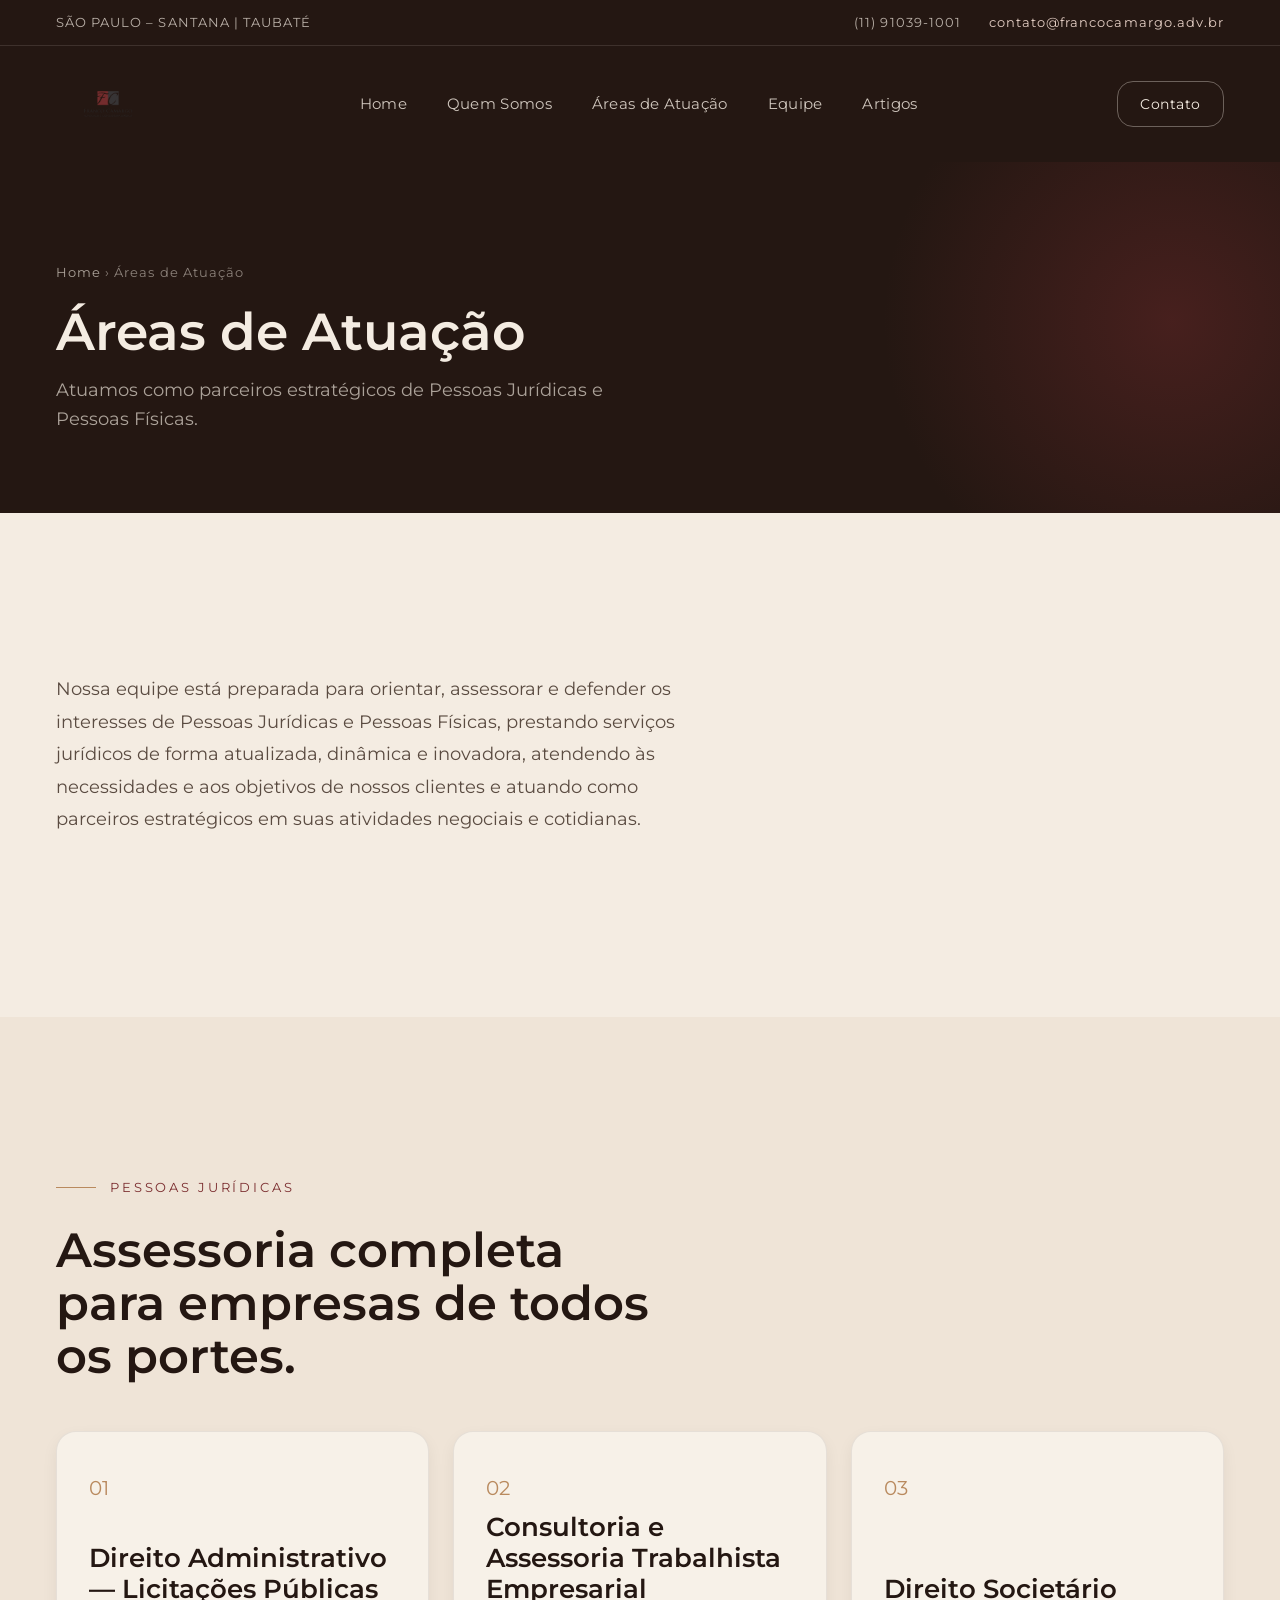
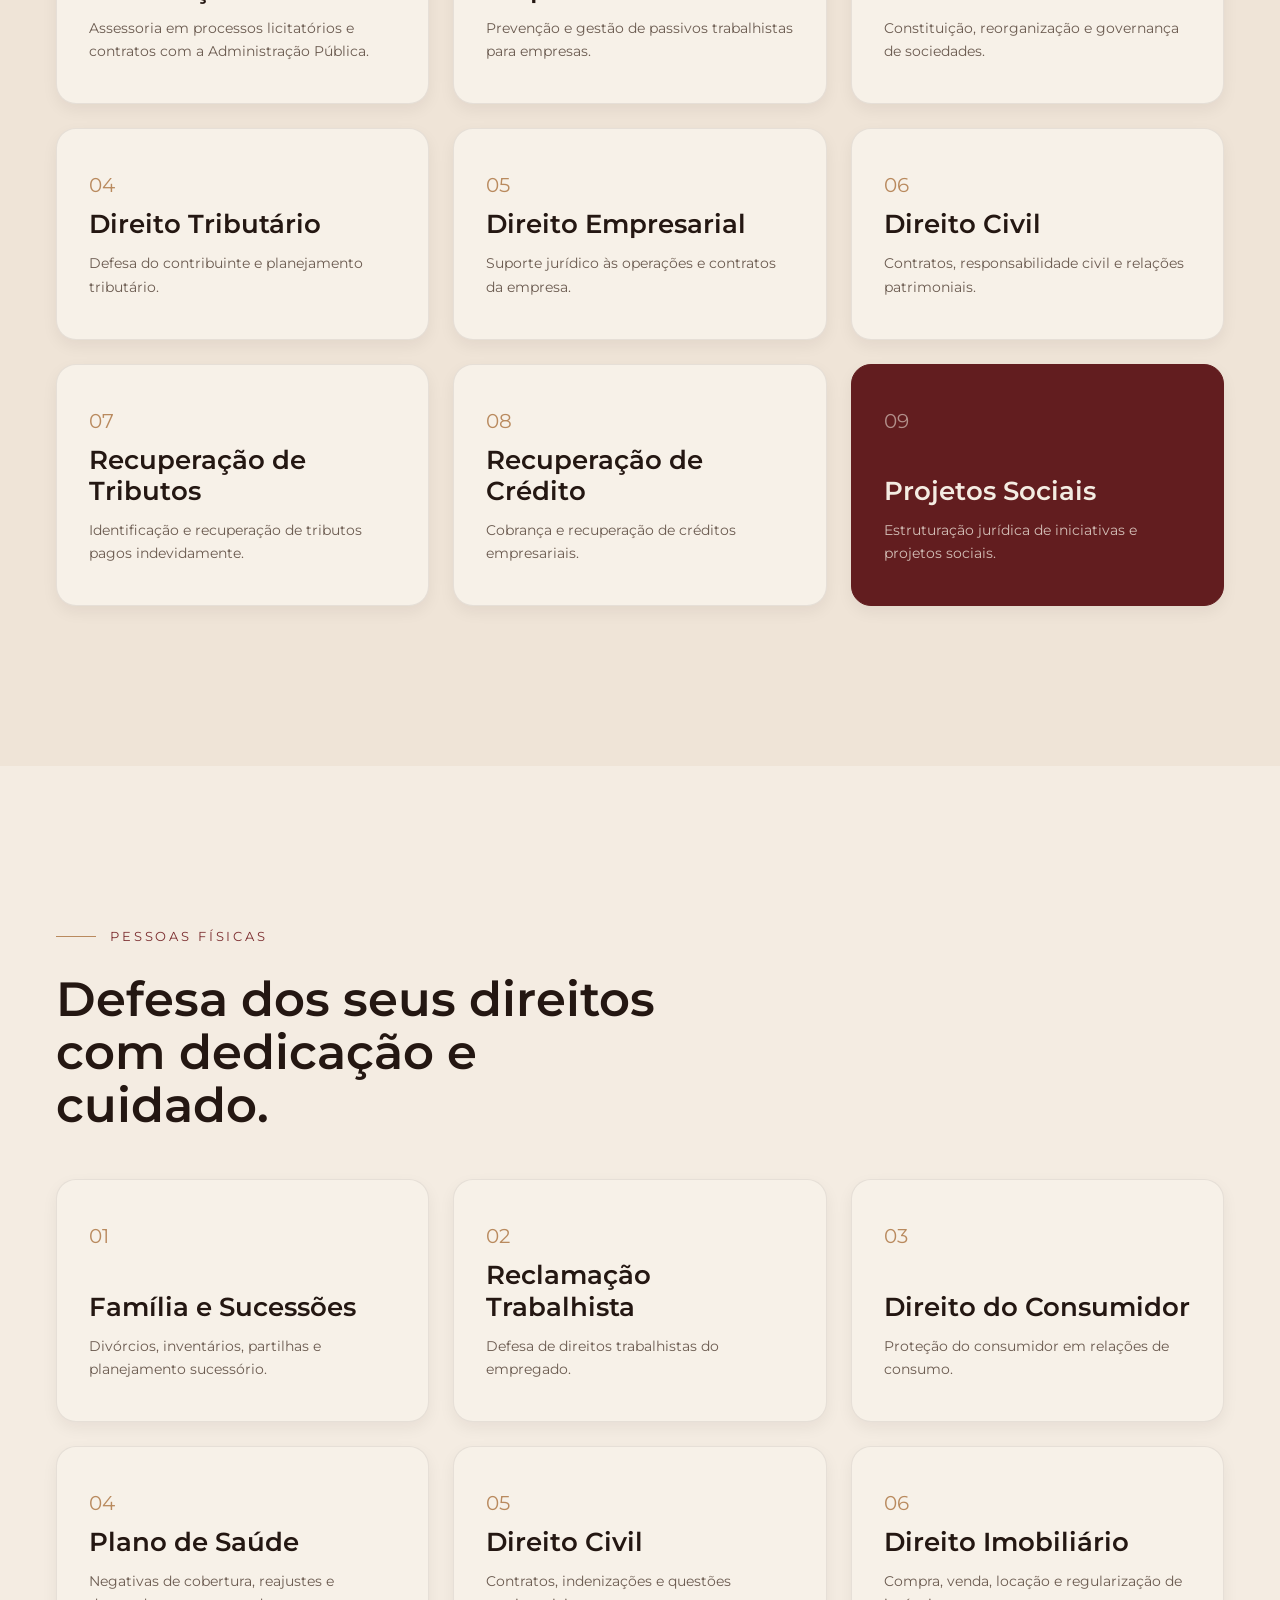
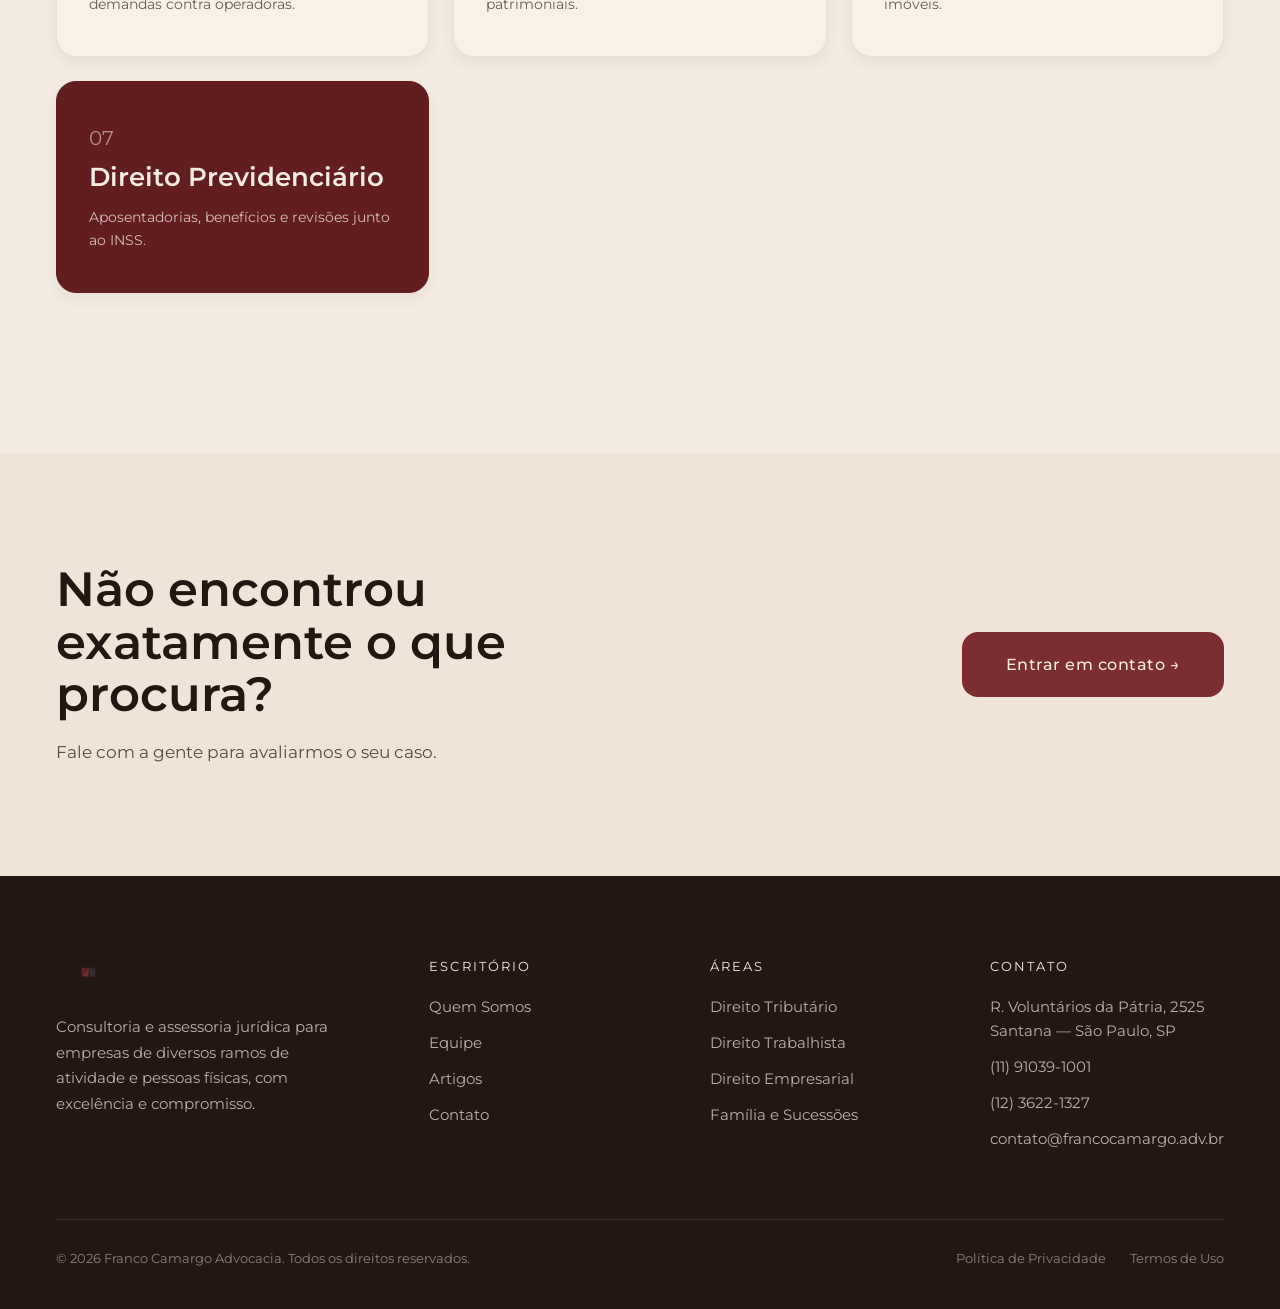
==== areas-de-atuacao.html @ 47d8351f "Bulk design for all pages" ====
<!DOCTYPE html>
<html lang="pt-BR">
<head>
  <meta charset="UTF-8">
  <meta name="viewport" content="width=device-width, initial-scale=1.0">
  <title>Áreas de Atuação — Franco Camargo Advocacia</title>
  <link rel="stylesheet" href="styles.css">
</head>
<body>

  <!-- ═══════════ TOP BAR ═══════════ -->
  <div class="top-bar">
    <span style="text-transform:uppercase;">São Paulo – Santana | Taubaté</span>
    <div class="top-bar-right">
      <span>(11) 91039-1001</span>
      <a href="mailto:contato@francocamargo.adv.br" style="color:#E5CFC5;">contato@francocamargo.adv.br</a>
    </div>
  </div>

  <!-- ═══════════ HEADER ═══════════ -->
  <header class="header">
    <a href="index.html" class="header-logo">
      <img src="docs/logos/Logo_curvas.png" alt="Franco Camargo Advocacia">
    </a>
    <nav class="header-nav">
      <a href="index.html">Home</a>
      <a href="quem-somos.html">Quem Somos</a>
      <a href="areas-de-atuacao.html">Áreas de Atuação</a>
      <a href="equipe.html">Equipe</a>
      <a href="artigos.html">Artigos</a>
    </nav>
    <a href="contato.html" class="header-cta">Contato</a>
  </header>

  <!-- ═══════════ PAGE HERO ═══════════ -->
  <section class="page-hero">
    <div class="page-hero-glow"></div>
    <div class="container">
      <div class="breadcrumb">
        <a href="index.html">Home</a> › Áreas de Atuação
      </div>
      <h1>Áreas de Atuação</h1>
      <p class="page-subtitle">Atuamos como parceiros estratégicos de Pessoas Jurídicas e Pessoas Físicas.</p>
    </div>
  </section>

  <!-- ═══════════ INTRO ═══════════ -->
  <section class="content-section">
    <div class="container">
      <div class="content-text" style="max-width:860px;">
        <p style="font-size:18px;">Nossa equipe está preparada para orientar, assessorar e defender os interesses de Pessoas Jurídicas e Pessoas Físicas, prestando serviços jurídicos de forma atualizada, dinâmica e inovadora, atendendo às necessidades e aos objetivos de nossos clientes e atuando como parceiros estratégicos em suas atividades negociais e cotidianas.</p>
      </div>
    </div>
  </section>

  <!-- ═══════════ PESSOAS JURÍDICAS ═══════════ -->
  <section class="content-section content-section--alt">
    <div class="container">
      <div class="section-label">Pessoas Jurídicas</div>
      <h2 style="font-family:var(--font-display); font-weight:600; font-size:48px; line-height:1.1; margin-bottom:48px; max-width:600px;">Assessoria completa para empresas de todos os portes.</h2>

      <div class="areas-grid" style="grid-template-columns:repeat(3,1fr);">
        <div class="area-card">
          <div class="area-card-number">01</div>
          <h3>Direito Administrativo — Licitações Públicas</h3>
          <p>Assessoria em processos licitatórios e contratos com a Administração Pública.</p>
        </div>
        <div class="area-card">
          <div class="area-card-number">02</div>
          <h3>Consultoria e Assessoria Trabalhista Empresarial</h3>
          <p>Prevenção e gestão de passivos trabalhistas para empresas.</p>
        </div>
        <div class="area-card">
          <div class="area-card-number">03</div>
          <h3>Direito Societário</h3>
          <p>Constituição, reorganização e governança de sociedades.</p>
        </div>
        <div class="area-card">
          <div class="area-card-number">04</div>
          <h3>Direito Tributário</h3>
          <p>Defesa do contribuinte e planejamento tributário.</p>
        </div>
        <div class="area-card">
          <div class="area-card-number">05</div>
          <h3>Direito Empresarial</h3>
          <p>Suporte jurídico às operações e contratos da empresa.</p>
        </div>
        <div class="area-card">
          <div class="area-card-number">06</div>
          <h3>Direito Civil</h3>
          <p>Contratos, responsabilidade civil e relações patrimoniais.</p>
        </div>
        <div class="area-card">
          <div class="area-card-number">07</div>
          <h3>Recuperação de Tributos</h3>
          <p>Identificação e recuperação de tributos pagos indevidamente.</p>
        </div>
        <div class="area-card">
          <div class="area-card-number">08</div>
          <h3>Recuperação de Crédito</h3>
          <p>Cobrança e recuperação de créditos empresariais.</p>
        </div>
        <div class="area-card area-card--accent">
          <div class="area-card-number">09</div>
          <h3>Projetos Sociais</h3>
          <p>Estruturação jurídica de iniciativas e projetos sociais.</p>
        </div>
      </div>
    </div>
  </section>

  <!-- ═══════════ PESSOAS FÍSICAS ═══════════ -->
  <section class="content-section">
    <div class="container">
      <div class="section-label">Pessoas Físicas</div>
      <h2 style="font-family:var(--font-display); font-weight:600; font-size:48px; line-height:1.1; margin-bottom:48px; max-width:600px;">Defesa dos seus direitos com dedicação e cuidado.</h2>

      <div class="areas-grid" style="grid-template-columns:repeat(3,1fr);">
        <div class="area-card">
          <div class="area-card-number">01</div>
          <h3>Família e Sucessões</h3>
          <p>Divórcios, inventários, partilhas e planejamento sucessório.</p>
        </div>
        <div class="area-card">
          <div class="area-card-number">02</div>
          <h3>Reclamação Trabalhista</h3>
          <p>Defesa de direitos trabalhistas do empregado.</p>
        </div>
        <div class="area-card">
          <div class="area-card-number">03</div>
          <h3>Direito do Consumidor</h3>
          <p>Proteção do consumidor em relações de consumo.</p>
        </div>
        <div class="area-card">
          <div class="area-card-number">04</div>
          <h3>Plano de Saúde</h3>
          <p>Negativas de cobertura, reajustes e demandas contra operadoras.</p>
        </div>
        <div class="area-card">
          <div class="area-card-number">05</div>
          <h3>Direito Civil</h3>
          <p>Contratos, indenizações e questões patrimoniais.</p>
        </div>
        <div class="area-card">
          <div class="area-card-number">06</div>
          <h3>Direito Imobiliário</h3>
          <p>Compra, venda, locação e regularização de imóveis.</p>
        </div>
        <div class="area-card area-card--accent">
          <div class="area-card-number">07</div>
          <h3>Direito Previdenciário</h3>
          <p>Aposentadorias, benefícios e revisões junto ao INSS.</p>
        </div>
      </div>
    </div>
  </section>

  <!-- ═══════════ CTA ═══════════ -->
  <section class="cta-section">
    <div class="cta-inner container">
      <div>
        <h2>Não encontrou exatamente o que procura?</h2>
        <p>Fale com a gente para avaliarmos o seu caso.</p>
      </div>
      <a href="contato.html" class="cta-button">Entrar em contato →</a>
    </div>
  </section>

  <!-- ═══════════ FOOTER ═══════════ -->
  <footer class="footer">
    <div class="footer-grid container">
      <div class="footer-brand">
        <img src="docs/logos/Logo_curvas.png" alt="Franco Camargo Advocacia">
        <p>Consultoria e assessoria jurídica para empresas de diversos ramos de atividade e pessoas físicas, com excelência e compromisso.</p>
      </div>
      <div class="footer-col">
        <div class="footer-col-title">Escritório</div>
        <a href="quem-somos.html">Quem Somos</a>
        <a href="equipe.html">Equipe</a>
        <a href="artigos.html">Artigos</a>
        <a href="contato.html">Contato</a>
      </div>
      <div class="footer-col">
        <div class="footer-col-title">Áreas</div>
        <a href="areas-de-atuacao.html">Direito Tributário</a>
        <a href="areas-de-atuacao.html">Direito Trabalhista</a>
        <a href="areas-de-atuacao.html">Direito Empresarial</a>
        <a href="areas-de-atuacao.html">Família e Sucessões</a>
      </div>
      <div class="footer-col">
        <div class="footer-col-title">Contato</div>
        <span>R. Voluntários da Pátria, 2525<br>Santana — São Paulo, SP</span>
        <span>(11) 91039-1001</span>
        <span>(12) 3622-1327</span>
        <span>contato@francocamargo.adv.br</span>
      </div>
    </div>
    <div class="footer-bottom container">
      <span>&copy; 2026 Franco Camargo Advocacia. Todos os direitos reservados.</span>
      <div class="footer-bottom-links">
        <a href="#">Política de Privacidade</a>
        <a href="#">Termos de Uso</a>
      </div>
    </div>
  </footer>

</body>
</html>
---- styles.css ----
/* ========================================================
   Franco Camargo Advocacia — Design System
   ======================================================== */

@import url('https://fonts.googleapis.com/css2?family=Cormorant+Garamond:ital,wght@0,400;0,500;0,600;0,700;1,400;1,500&family=Playfair+Display:ital,wght@0,400;0,500;0,600;1,400;1,500&family=Marcellus&family=DM+Serif+Display:ital@0;1&family=Montserrat:wght@300;400;500;600;700&family=Hanken+Grotesk:wght@300;400;500;600;700&display=swap');

/* ── CSS Custom Properties ── */
:root {
  /* Colors — warm editorial palette, primary from logo */
  --color-primary: #7B2D2F;
  --color-primary-light: #8f3d3f;
  --color-primary-dark: #621d1f;
  --color-dark: #241712;
  --color-dark-mid: #373435;
  --color-cream: #F4ECE2;
  --color-cream-dark: #EFE4D7;
  --color-warm-gray: #5a4b41;
  --color-muted: #6b5b50;
  --color-accent: #B98A5E;
  --color-bg: #F4ECE2;
  --color-card: #F7F1E8;

  /* Typography */
  --font-display: 'Montserrat', sans-serif;
  --font-body: 'Montserrat', sans-serif;

  /* Spacing */
  --section-padding: 160px 56px;
  --section-padding-sm: 84px 56px;
  --max-width: 1320px;
  --gap: 24px;

  /* Shape */
  --radius: 16px;
  --radius-lg: 20px;

  /* Shadows */
  --shadow-card: 0 6px 16px rgba(36,23,18,0.06);
  --shadow-card-hover: 0 16px 34px rgba(92,26,31,0.10);
  --shadow-float: 0 12px 30px rgba(0,0,0,0.22);
}

/* ── Reset ── */
*, *::before, *::after { margin: 0; padding: 0; box-sizing: border-box; }
html { scroll-behavior: smooth; }
body {
  font-family: var(--font-body);
  background: var(--color-bg);
  color: var(--color-dark);
  -webkit-font-smoothing: antialiased;
  -moz-osx-font-smoothing: grayscale;
  line-height: 1.6;
}
::selection { background: var(--color-primary-dark); color: var(--color-cream); }
a { text-decoration: none; color: inherit; transition: color 0.2s; }
img { max-width: 100%; display: block; }
ul, ol { list-style: none; }

/* ── Utility ── */
.container { max-width: var(--max-width); margin: 0 auto; }
.section-label {
  display: flex;
  align-items: center;
  gap: 14px;
  margin-bottom: 26px;
  font-size: 13px;
  letter-spacing: 0.22em;
  text-transform: uppercase;
  color: var(--color-primary);
}
.section-label::before {
  content: '';
  width: 40px;
  height: 1px;
  background: var(--color-accent);
}

/* ── Top Bar ── */
.top-bar {
  background: var(--color-dark);
  border-bottom: 1px solid rgba(244,236,226,0.12);
  display: flex;
  justify-content: space-between;
  align-items: center;
  padding: 12px 56px;
  font-size: 13px;
  letter-spacing: 0.08em;
  color: rgba(244,236,226,0.72);
}
.top-bar a { color: var(--color-cream); }
.top-bar a:hover { color: var(--color-accent); }
.top-bar-right {
  display: flex;
  gap: 28px;
  align-items: center;
}

/* ── Header ── */
.header {
  background: var(--color-dark);
  position: relative;
  z-index: 10;
  display: flex;
  justify-content: space-between;
  align-items: center;
  padding: 26px 56px;
}
.header-logo img {
  height: 64px;
  width: auto;
}
.header-nav {
  display: flex;
  gap: 40px;
  font-size: 15px;
  letter-spacing: 0.02em;
  color: rgba(244,236,226,0.82);
}
.header-nav a:hover { color: var(--color-cream); }
.header-cta {
  border: 1px solid rgba(244,236,226,0.35);
  padding: 11px 22px;
  border-radius: var(--radius);
  font-size: 14px;
  letter-spacing: 0.04em;
  color: var(--color-cream);
  transition: all 0.2s;
}
.header-cta:hover {
  background: var(--color-cream);
  color: var(--color-dark);
  border-color: var(--color-cream);
}

/* ── Hero ── */
.hero {
  background: var(--color-dark);
  color: var(--color-cream);
  position: relative;
  overflow: hidden;
}
.hero-glow {
  position: absolute;
  top: -20%;
  right: -10%;
  width: 780px;
  height: 780px;
  border-radius: 50%;
  background: radial-gradient(circle, rgba(116,44,45,0.45) 0%, rgba(36,23,18,0) 68%);
  pointer-events: none;
}
.hero-inner {
  position: relative;
  z-index: 2;
  max-width: var(--max-width);
  margin: 0 auto;
  padding: 64px 56px 96px;
  display: grid;
  grid-template-columns: 1.1fr 0.9fr;
  gap: 64px;
  align-items: center;
}
.hero h1 {
  font-family: var(--font-display);
  font-weight: 600;
  font-size: 60px;
  line-height: 1.05;
  letter-spacing: -0.01em;
  margin-bottom: 28px;
}
.hero h1 em {
  font-style: italic;
  color: rgba(244,236,226,0.75);
}
.hero-subtitle {
  font-size: 18px;
  line-height: 1.7;
  color: rgba(244,236,226,0.72);
  max-width: 480px;
  margin-bottom: 14px;
}
.hero-location {
  font-size: 14px;
  letter-spacing: 0.12em;
  text-transform: uppercase;
  color: var(--color-accent);
  margin-bottom: 40px;
}
.hero-cta {
  display: inline-flex;
  align-items: center;
  gap: 10px;
  background: var(--color-primary);
  color: var(--color-cream);
  padding: 16px 34px;
  border-radius: var(--radius);
  font-size: 15px;
  letter-spacing: 0.03em;
  font-weight: 500;
  transition: all 0.25s;
}
.hero-cta:hover {
  background: var(--color-primary-light);
  transform: translateY(-2px);
}

.hero-media {
  position: relative;
}
.hero-media-frame {
  position: absolute;
  inset: -18px -18px 28px -18px;
  border: 1px solid rgba(185,138,94,0.4);
  border-radius: 300px 300px var(--radius) var(--radius);
  z-index: 0;
}
.hero-media-img {
  position: relative;
  z-index: 1;
  aspect-ratio: 4/5;
  border-radius: 300px 300px var(--radius) var(--radius);
  overflow: hidden;
  background: repeating-linear-gradient(45deg,#3a261d,#3a261d 11px,#33211a 11px,#33211a 22px);
  display: flex;
  align-items: center;
  justify-content: center;
}
.hero-media-img span {
  font-family: monospace;
  font-size: 13px;
  color: rgba(244,236,226,0.5);
  letter-spacing: 0.05em;
}
.hero-badge {
  position: absolute;
  z-index: 2;
  bottom: -26px;
  left: -30px;
  background: var(--color-cream-dark);
  color: var(--color-dark);
  padding: 20px 26px;
  border-radius: var(--radius);
  box-shadow: var(--shadow-float);
}
.hero-badge-number {
  font-family: var(--font-display);
  font-size: 38px;
  font-weight: 600;
  line-height: 1;
}
.hero-badge-number span { color: var(--color-primary); }
.hero-badge-label {
  font-size: 12px;
  letter-spacing: 0.14em;
  text-transform: uppercase;
  margin-top: 4px;
  color: var(--color-muted);
}

/* ── Stats ── */
.stats {
  background: var(--color-bg);
  color: var(--color-dark);
  padding: 84px 56px;
  border-bottom: 1px solid rgba(36,23,18,0.08);
}
.stats-inner {
  display: grid;
  grid-template-columns: repeat(4, 1fr);
  gap: 48px;
}
.stat {
  text-align: center;
  padding: 0 8px;
}
.stat:not(:first-child) {
  border-left: 1px solid rgba(36,23,18,0.1);
}
.stat-number {
  font-family: var(--font-display);
  font-size: 64px;
  font-weight: 600;
  line-height: 1;
  color: var(--color-primary);
}
.stat-number span {
  font-size: 40px;
}
.stat-label {
  font-size: 13px;
  letter-spacing: 0.16em;
  text-transform: uppercase;
  color: var(--color-muted);
  margin-top: 14px;
}

/* ── Intro / Quem Somos snippet ── */
.intro {
  background: var(--color-bg);
  color: var(--color-dark);
  padding: var(--section-padding);
}
.intro-inner {
  max-width: var(--max-width);
  margin: 0 auto;
  display: grid;
  grid-template-columns: 1.25fr 1fr;
  gap: 88px;
  align-items: center;
}
.intro h2 {
  font-family: var(--font-display);
  font-weight: 600;
  font-size: 48px;
  line-height: 1.1;
  letter-spacing: -0.01em;
  margin-bottom: 30px;
  max-width: 600px;
}
.intro p {
  font-size: 17px;
  line-height: 1.8;
  color: var(--color-warm-gray);
  max-width: 560px;
  margin-bottom: 22px;
}

/* quote aside */
.quote-aside {
  background: var(--color-primary-dark);
  color: var(--color-cream);
  border-radius: var(--radius-lg);
  padding: 56px 48px;
  box-shadow: var(--shadow-card);
  display: flex;
  flex-direction: column;
  justify-content: center;
  align-self: stretch;
}
.quote-aside-mark {
  font-family: var(--font-display);
  font-size: 120px;
  line-height: 0.6;
  color: rgba(229,207,197,0.35);
  height: 54px;
}
.quote-aside blockquote {
  font-family: var(--font-display);
  font-style: italic;
  font-size: 30px;
  line-height: 1.4;
  margin-bottom: 34px;
}
.quote-aside-footer {
  display: flex;
  align-items: center;
  gap: 14px;
  padding-top: 26px;
  border-top: 1px solid rgba(244,236,226,0.18);
  font-size: 13px;
  color: rgba(244,236,226,0.75);
}

/* ── Practice Areas ── */
.areas {
  background: var(--color-cream-dark);
  color: var(--color-dark);
  padding: var(--section-padding);
}
.areas-header {
  display: flex;
  justify-content: space-between;
  align-items: flex-end;
  margin-bottom: 64px;
  flex-wrap: wrap;
  gap: 24px;
}
.areas-header h2 {
  font-family: var(--font-display);
  font-weight: 600;
  font-size: 48px;
  line-height: 1.08;
  letter-spacing: -0.01em;
  max-width: 580px;
}
.areas-link {
  display: flex;
  align-items: center;
  gap: 10px;
  font-size: 15px;
  color: var(--color-primary);
  border-bottom: 1px solid rgba(116,44,45,0.4);
  padding-bottom: 6px;
  transition: gap 0.2s;
}
.areas-link:hover { gap: 16px; }

/* area tabs */
.areas-tabs {
  display: flex;
  gap: 8px;
  margin-bottom: 40px;
}
.areas-tab {
  padding: 10px 24px;
  border-radius: 100px;
  font-size: 14px;
  font-weight: 500;
  letter-spacing: 0.02em;
  cursor: pointer;
  border: 1px solid rgba(36,23,18,0.15);
  background: transparent;
  color: var(--color-dark);
  transition: all 0.2s;
}
.areas-tab:hover { border-color: var(--color-primary); color: var(--color-primary); }
.areas-tab.active {
  background: var(--color-primary);
  color: var(--color-cream);
  border-color: var(--color-primary);
}

.areas-grid {
  display: grid;
  grid-template-columns: repeat(3, 1fr);
  gap: var(--gap);
}
.area-card {
  background: var(--color-card);
  border: 1px solid rgba(36,23,18,0.08);
  border-radius: var(--radius-lg);
  padding: 40px 32px;
  display: flex;
  flex-direction: column;
  min-height: 200px;
  box-shadow: var(--shadow-card);
  transition: all 0.3s;
}
.area-card:hover {
  transform: translateY(-6px);
  box-shadow: var(--shadow-card-hover);
  border-color: rgba(116,44,45,0.25);
}
.area-card-number {
  font-family: var(--font-display);
  font-size: 20px;
  color: var(--color-accent);
  margin-bottom: 8px;
}
.area-card h3 {
  font-family: var(--font-display);
  font-weight: 600;
  font-size: 26px;
  line-height: 1.2;
  margin: auto 0 12px;
}
.area-card p {
  font-size: 14px;
  line-height: 1.65;
  color: var(--color-muted);
}

.area-card--accent {
  background: var(--color-primary-dark);
  color: var(--color-cream);
  border-color: var(--color-primary-dark);
}
.area-card--accent .area-card-number { color: rgba(244,236,226,0.55); }
.area-card--accent p { color: rgba(244,236,226,0.78); }

/* ── Inspirational Quote ── */
.inspiration {
  background: var(--color-dark);
  color: var(--color-cream);
  position: relative;
  overflow: hidden;
  padding: 150px 56px;
}
.inspiration-texture {
  position: absolute;
  inset: 0;
  background: repeating-linear-gradient(45deg,#2a1b14,#2a1b14 13px,#261810 13px,#261810 26px);
  opacity: 0.55;
}
.inspiration-glow {
  position: absolute;
  top: 50%;
  left: 50%;
  transform: translate(-50%,-50%);
  width: 680px;
  height: 680px;
  border-radius: 50%;
  background: radial-gradient(circle, rgba(116,44,45,0.5) 0%, rgba(36,23,18,0) 70%);
}
.inspiration-inner {
  position: relative;
  z-index: 2;
  max-width: 1000px;
  margin: 0 auto;
  text-align: center;
}
.inspiration-inner .section-label {
  justify-content: center;
  color: var(--color-accent);
}
.inspiration-inner .section-label::before { display: none; }
.inspiration blockquote {
  font-family: var(--font-display);
  font-weight: 500;
  font-size: 48px;
  line-height: 1.3;
  letter-spacing: -0.005em;
  margin: 36px 0 40px;
}
.inspiration blockquote em {
  font-style: italic;
  color: rgba(244,236,226,0.75);
}
.inspiration-footer {
  display: flex;
  align-items: center;
  justify-content: center;
  gap: 14px;
  font-size: 15px;
  letter-spacing: 0.06em;
  color: rgba(244,236,226,0.65);
}
.inspiration-footer::before,
.inspiration-footer::after {
  content: '';
  width: 34px;
  height: 1px;
  background: rgba(244,236,226,0.4);
}

/* ── CTA Section ── */
.cta-section {
  background: var(--color-cream-dark);
  color: var(--color-dark);
  padding: 110px 56px;
}
.cta-inner {
  max-width: var(--max-width);
  margin: 0 auto;
  display: grid;
  grid-template-columns: 1fr auto;
  gap: 48px;
  align-items: center;
}
.cta-inner h2 {
  font-family: var(--font-display);
  font-weight: 600;
  font-size: 48px;
  line-height: 1.1;
  max-width: 640px;
}
.cta-inner p {
  font-size: 17px;
  color: var(--color-warm-gray);
  margin-top: 18px;
  max-width: 520px;
}
.cta-button {
  background: var(--color-primary);
  color: var(--color-cream);
  padding: 20px 44px;
  border-radius: var(--radius);
  font-size: 16px;
  letter-spacing: 0.03em;
  font-weight: 500;
  white-space: nowrap;
  transition: all 0.25s;
  display: inline-block;
}
.cta-button:hover {
  background: var(--color-primary-light);
  transform: translateY(-2px);
}

/* ── Footer ── */
.footer {
  background: var(--color-dark);
  color: rgba(244,236,226,0.72);
  padding: 80px 56px 40px;
}
.footer-grid {
  max-width: var(--max-width);
  margin: 0 auto;
  display: grid;
  grid-template-columns: 1.4fr 1fr 1fr 1fr;
  gap: 48px;
  padding-bottom: 56px;
  border-bottom: 1px solid rgba(244,236,226,0.12);
}
.footer-brand img {
  height: 40px;
  margin-bottom: 18px;
}
.footer-brand p {
  font-size: 15px;
  line-height: 1.7;
  max-width: 300px;
}
.footer-col-title {
  font-size: 13px;
  letter-spacing: 0.16em;
  text-transform: uppercase;
  color: var(--color-cream);
  margin-bottom: 18px;
}
.footer-col a,
.footer-col span {
  display: block;
  font-size: 15px;
  margin-bottom: 12px;
}
.footer-col a:hover { color: var(--color-cream); }
.footer-bottom {
  max-width: var(--max-width);
  margin: 0 auto;
  padding-top: 28px;
  display: flex;
  justify-content: space-between;
  font-size: 13px;
  color: rgba(244,236,226,0.5);
  flex-wrap: wrap;
  gap: 12px;
}
.footer-bottom-links {
  display: flex;
  gap: 24px;
}
.footer-bottom-links a:hover { color: var(--color-cream); }

/* ── Inner Page Hero Banner ── */
.page-hero {
  background: var(--color-dark);
  color: var(--color-cream);
  padding: 100px 56px 80px;
  position: relative;
  overflow: hidden;
}
.page-hero-glow {
  position: absolute;
  top: -40%;
  right: -15%;
  width: 600px;
  height: 600px;
  border-radius: 50%;
  background: radial-gradient(circle, rgba(123,45,47,0.4) 0%, rgba(36,23,18,0) 68%);
  pointer-events: none;
}
.page-hero .container { position: relative; z-index: 2; }
.page-hero .breadcrumb {
  font-size: 13px;
  letter-spacing: 0.08em;
  color: rgba(244,236,226,0.5);
  margin-bottom: 20px;
}
.page-hero .breadcrumb a { color: rgba(244,236,226,0.65); }
.page-hero .breadcrumb a:hover { color: var(--color-cream); }
.page-hero h1 {
  font-family: var(--font-display);
  font-weight: 600;
  font-size: 52px;
  line-height: 1.1;
  max-width: 700px;
}
.page-hero .page-subtitle {
  font-size: 18px;
  color: rgba(244,236,226,0.65);
  margin-top: 16px;
  max-width: 560px;
}

/* ── Content Section (generic) ── */
.content-section {
  background: var(--color-bg);
  padding: var(--section-padding);
}
.content-section--alt {
  background: var(--color-cream-dark);
}
.content-section--dark {
  background: var(--color-dark);
  color: var(--color-cream);
}

/* ── Two-Column Layout ── */
.two-col {
  display: grid;
  grid-template-columns: 1fr 1fr;
  gap: 88px;
  align-items: start;
}
.two-col--wide-left { grid-template-columns: 1.3fr 0.7fr; }
.two-col--wide-right { grid-template-columns: 0.7fr 1.3fr; }

/* ── Values Grid ── */
.values-grid {
  display: grid;
  grid-template-columns: repeat(5, 1fr);
  gap: 32px;
  text-align: center;
}
.value-item {
  padding: 40px 20px;
  background: var(--color-card);
  border-radius: var(--radius-lg);
  border: 1px solid rgba(36,23,18,0.08);
  box-shadow: var(--shadow-card);
  transition: all 0.3s;
}
.value-item:hover {
  transform: translateY(-4px);
  box-shadow: var(--shadow-card-hover);
}
.value-icon {
  width: 48px;
  height: 48px;
  margin: 0 auto 16px;
  border-radius: 50%;
  background: var(--color-primary);
  display: flex;
  align-items: center;
  justify-content: center;
  color: var(--color-cream);
  font-size: 20px;
  font-weight: 700;
}
.value-item h3 {
  font-family: var(--font-display);
  font-weight: 600;
  font-size: 18px;
  color: var(--color-dark);
}

/* ── Content Typography ── */
.content-text h2 {
  font-family: var(--font-display);
  font-weight: 600;
  font-size: 48px;
  line-height: 1.1;
  margin-bottom: 30px;
}
.content-text p {
  font-size: 17px;
  line-height: 1.8;
  color: var(--color-warm-gray);
  margin-bottom: 22px;
  max-width: 620px;
}

/* ── Team / Profile Cards ── */
.profile-featured {
  display: grid;
  grid-template-columns: 0.4fr 0.6fr;
  gap: 64px;
  align-items: start;
}
.profile-photo {
  aspect-ratio: 3/4;
  border-radius: var(--radius-lg);
  overflow: hidden;
  background: repeating-linear-gradient(45deg,#3a261d,#3a261d 11px,#33211a 11px,#33211a 22px);
  display: flex;
  align-items: center;
  justify-content: center;
}
.profile-photo span {
  font-family: monospace;
  font-size: 13px;
  color: rgba(244,236,226,0.5);
}
.profile-info h2 {
  font-family: var(--font-display);
  font-weight: 600;
  font-size: 40px;
  margin-bottom: 8px;
}
.profile-role {
  font-size: 16px;
  color: var(--color-primary);
  font-weight: 500;
  margin-bottom: 28px;
}
.profile-info h3 {
  font-family: var(--font-display);
  font-weight: 600;
  font-size: 20px;
  margin: 32px 0 14px;
  color: var(--color-dark);
}
.profile-info ul {
  list-style: none;
  padding: 0;
}
.profile-info ul li {
  font-size: 15px;
  line-height: 1.7;
  color: var(--color-warm-gray);
  padding-left: 18px;
  position: relative;
  margin-bottom: 8px;
}
.profile-info ul li::before {
  content: '';
  position: absolute;
  left: 0;
  top: 10px;
  width: 6px;
  height: 6px;
  border-radius: 50%;
  background: var(--color-primary);
}

.team-grid {
  display: grid;
  grid-template-columns: repeat(3, 1fr);
  gap: 32px;
  margin-top: 64px;
}
.team-card {
  background: var(--color-card);
  border: 1px solid rgba(36,23,18,0.08);
  border-radius: var(--radius-lg);
  overflow: hidden;
  box-shadow: var(--shadow-card);
  transition: all 0.3s;
}
.team-card:hover {
  transform: translateY(-4px);
  box-shadow: var(--shadow-card-hover);
}
.team-card-photo {
  aspect-ratio: 1;
  background: repeating-linear-gradient(45deg,#e8e0d5,#e8e0d5 11px,#ddd5ca 11px,#ddd5ca 22px);
  display: flex;
  align-items: center;
  justify-content: center;
}
.team-card-photo span {
  font-family: monospace;
  font-size: 12px;
  color: var(--color-muted);
}
.team-card-info {
  padding: 24px;
}
.team-card-info h3 {
  font-family: var(--font-display);
  font-weight: 600;
  font-size: 20px;
  margin-bottom: 4px;
}
.team-card-info p {
  font-size: 14px;
  color: var(--color-muted);
}

/* ── Articles ── */
.articles-filters {
  display: flex;
  gap: 12px;
  flex-wrap: wrap;
  margin-bottom: 48px;
}
.filter-btn {
  padding: 8px 20px;
  border-radius: 100px;
  font-size: 14px;
  font-weight: 500;
  border: 1px solid rgba(36,23,18,0.15);
  background: transparent;
  color: var(--color-dark);
  cursor: pointer;
  font-family: inherit;
  transition: all 0.2s;
}
.filter-btn:hover { border-color: var(--color-primary); color: var(--color-primary); }
.filter-btn.active {
  background: var(--color-primary);
  color: var(--color-cream);
  border-color: var(--color-primary);
}

.articles-grid {
  display: grid;
  grid-template-columns: repeat(3, 1fr);
  gap: 32px;
}
.article-card {
  background: var(--color-card);
  border: 1px solid rgba(36,23,18,0.08);
  border-radius: var(--radius-lg);
  overflow: hidden;
  box-shadow: var(--shadow-card);
  transition: all 0.3s;
}
.article-card:hover {
  transform: translateY(-4px);
  box-shadow: var(--shadow-card-hover);
}
.article-card-img {
  aspect-ratio: 16/9;
  background: repeating-linear-gradient(135deg,#e8e0d5,#e8e0d5 14px,#ddd5ca 14px,#ddd5ca 28px);
  display: flex;
  align-items: center;
  justify-content: center;
}
.article-card-img span {
  font-family: monospace;
  font-size: 12px;
  color: var(--color-muted);
}
.article-card-body {
  padding: 28px;
}
.article-card-meta {
  display: flex;
  gap: 12px;
  font-size: 12px;
  color: var(--color-muted);
  text-transform: uppercase;
  letter-spacing: 0.1em;
  margin-bottom: 12px;
}
.article-card-meta .tag {
  color: var(--color-primary);
  font-weight: 600;
}
.article-card-body h3 {
  font-family: var(--font-display);
  font-weight: 600;
  font-size: 22px;
  line-height: 1.3;
  margin-bottom: 12px;
}
.article-card-body p {
  font-size: 15px;
  line-height: 1.65;
  color: var(--color-warm-gray);
  margin-bottom: 18px;
}
.article-card-link {
  font-size: 14px;
  color: var(--color-primary);
  font-weight: 500;
  letter-spacing: 0.03em;
}

/* ── Contact Page ── */
.contact-layout {
  display: grid;
  grid-template-columns: 1fr 1fr;
  gap: 64px;
  align-items: start;
}
.contact-form {
  display: flex;
  flex-direction: column;
  gap: 20px;
}
.contact-form label {
  font-size: 13px;
  font-weight: 500;
  letter-spacing: 0.04em;
  color: var(--color-dark);
  margin-bottom: 6px;
  display: block;
}
.contact-form input,
.contact-form select,
.contact-form textarea {
  width: 100%;
  padding: 14px 18px;
  border: 1px solid rgba(36,23,18,0.15);
  border-radius: var(--radius);
  font-size: 15px;
  font-family: inherit;
  background: var(--color-card);
  color: var(--color-dark);
  transition: border-color 0.2s;
}
.contact-form input:focus,
.contact-form select:focus,
.contact-form textarea:focus {
  outline: none;
  border-color: var(--color-primary);
}
.contact-form textarea { min-height: 140px; resize: vertical; }
.contact-form .form-submit {
  background: var(--color-primary);
  color: var(--color-cream);
  padding: 16px 36px;
  border: none;
  border-radius: var(--radius);
  font-size: 15px;
  font-weight: 500;
  font-family: inherit;
  cursor: pointer;
  transition: all 0.25s;
  align-self: flex-start;
}
.contact-form .form-submit:hover {
  background: var(--color-primary-light);
  transform: translateY(-2px);
}

.contact-info-block {
  margin-bottom: 40px;
}
.contact-info-block h3 {
  font-family: var(--font-display);
  font-weight: 600;
  font-size: 22px;
  margin-bottom: 14px;
}
.contact-info-block p,
.contact-info-block span {
  font-size: 15px;
  line-height: 1.7;
  color: var(--color-warm-gray);
  display: block;
  margin-bottom: 6px;
}
.contact-info-block a {
  color: var(--color-primary);
}
.contact-info-block a:hover {
  color: var(--color-primary-light);
}

.contact-map {
  width: 100%;
  height: 220px;
  border-radius: var(--radius);
  background: repeating-linear-gradient(45deg,#e8e0d5,#e8e0d5 11px,#ddd5ca 11px,#ddd5ca 22px);
  display: flex;
  align-items: center;
  justify-content: center;
  margin-top: 12px;
  border: 1px solid rgba(36,23,18,0.08);
}
.contact-map span {
  font-family: monospace;
  font-size: 12px;
  color: var(--color-muted);
}

.whatsapp-btn {
  display: inline-flex;
  align-items: center;
  gap: 10px;
  background: #25D366;
  color: #fff;
  padding: 14px 28px;
  border-radius: var(--radius);
  font-size: 15px;
  font-weight: 500;
  transition: all 0.25s;
  margin-top: 12px;
}
.whatsapp-btn:hover {
  background: #1da851;
  transform: translateY(-2px);
  color: #fff;
}

/* ========================================================
   DESIGN PANEL — interactive tweaking sidebar
   ======================================================== */
.design-panel {
  position: fixed;
  top: 0;
  right: 0;
  width: 320px;
  height: 100vh;
  background: #1a1a1a;
  color: #e0e0e0;
  z-index: 9999;
  overflow-y: auto;
  transform: translateX(100%);
  transition: transform 0.3s ease;
  font-family: 'Montserrat', sans-serif;
  font-size: 13px;
  box-shadow: -4px 0 24px rgba(0,0,0,0.4);
}
.design-panel.open { transform: translateX(0); }

.design-panel-toggle {
  position: fixed;
  top: 50%;
  right: 0;
  transform: translateY(-50%);
  z-index: 10000;
  background: var(--color-primary);
  color: #fff;
  border: none;
  padding: 12px 8px;
  border-radius: 8px 0 0 8px;
  cursor: pointer;
  font-size: 16px;
  writing-mode: vertical-rl;
  letter-spacing: 0.1em;
  font-family: 'Montserrat', sans-serif;
  font-weight: 600;
  transition: right 0.3s ease, background 0.2s;
}
.design-panel-toggle:hover { background: var(--color-primary-light); }
.design-panel.open ~ .design-panel-toggle { right: 320px; }

.panel-header {
  padding: 24px 20px 16px;
  border-bottom: 1px solid #333;
  font-size: 14px;
  font-weight: 600;
  text-transform: uppercase;
  letter-spacing: 0.12em;
  color: #fff;
}

.panel-group {
  padding: 16px 20px;
  border-bottom: 1px solid #2a2a2a;
}
.panel-group-title {
  font-size: 11px;
  text-transform: uppercase;
  letter-spacing: 0.16em;
  color: #888;
  margin-bottom: 12px;
}

.panel-control {
  margin-bottom: 14px;
}
.panel-control label {
  display: block;
  font-size: 12px;
  color: #aaa;
  margin-bottom: 6px;
}
.panel-control select,
.panel-control input[type="range"] {
  width: 100%;
  background: #2a2a2a;
  border: 1px solid #444;
  color: #e0e0e0;
  padding: 8px 10px;
  border-radius: 6px;
  font-size: 13px;
  font-family: inherit;
}
.panel-control select:focus,
.panel-control input:focus {
  outline: none;
  border-color: var(--color-primary);
}
.panel-control input[type="range"] {
  padding: 4px 0;
  border: none;
  background: transparent;
  -webkit-appearance: none;
}
.panel-control input[type="range"]::-webkit-slider-track {
  height: 4px;
  background: #444;
  border-radius: 2px;
}
.panel-control input[type="range"]::-webkit-slider-thumb {
  -webkit-appearance: none;
  width: 16px;
  height: 16px;
  border-radius: 50%;
  background: var(--color-primary);
  cursor: pointer;
  margin-top: -6px;
}
.panel-range-value {
  text-align: right;
  font-size: 11px;
  color: #666;
  margin-top: 2px;
}

.panel-toggle {
  display: flex;
  justify-content: space-between;
  align-items: center;
  padding: 6px 0;
}
.panel-toggle label {
  font-size: 12px;
  color: #aaa;
  margin: 0;
}
.panel-switch {
  position: relative;
  width: 40px;
  height: 22px;
}
.panel-switch input {
  opacity: 0;
  width: 0;
  height: 0;
}
.panel-switch-slider {
  position: absolute;
  inset: 0;
  background: #444;
  border-radius: 11px;
  cursor: pointer;
  transition: background 0.2s;
}
.panel-switch-slider::before {
  content: '';
  position: absolute;
  left: 3px;
  top: 3px;
  width: 16px;
  height: 16px;
  border-radius: 50%;
  background: #ccc;
  transition: transform 0.2s;
}
.panel-switch input:checked + .panel-switch-slider {
  background: var(--color-primary);
}
.panel-switch input:checked + .panel-switch-slider::before {
  transform: translateX(18px);
  background: #fff;
}

/* color swatches */
.panel-swatches {
  display: flex;
  gap: 8px;
  flex-wrap: wrap;
}
.panel-swatch {
  width: 32px;
  height: 32px;
  border-radius: 6px;
  cursor: pointer;
  border: 2px solid transparent;
  transition: border-color 0.2s, transform 0.15s;
}
.panel-swatch:hover { transform: scale(1.1); }
.panel-swatch.active { border-color: #fff; }
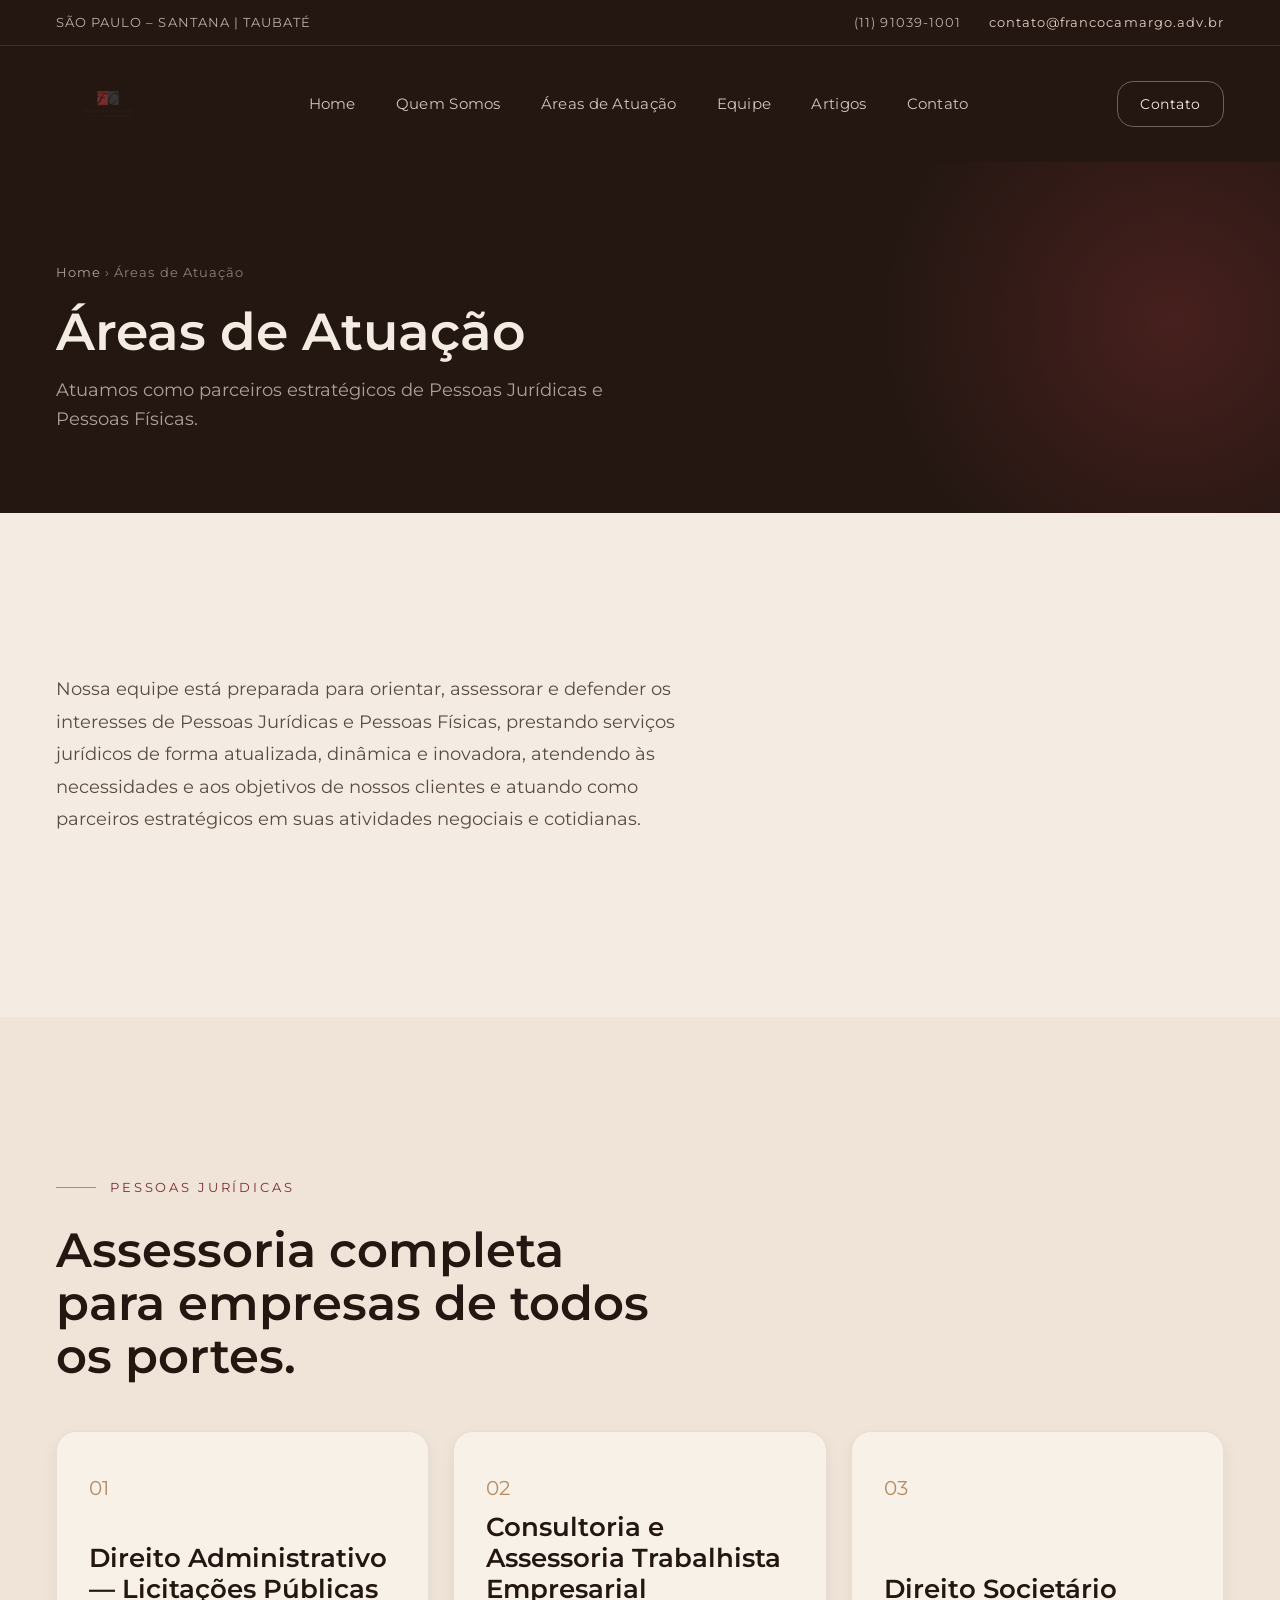
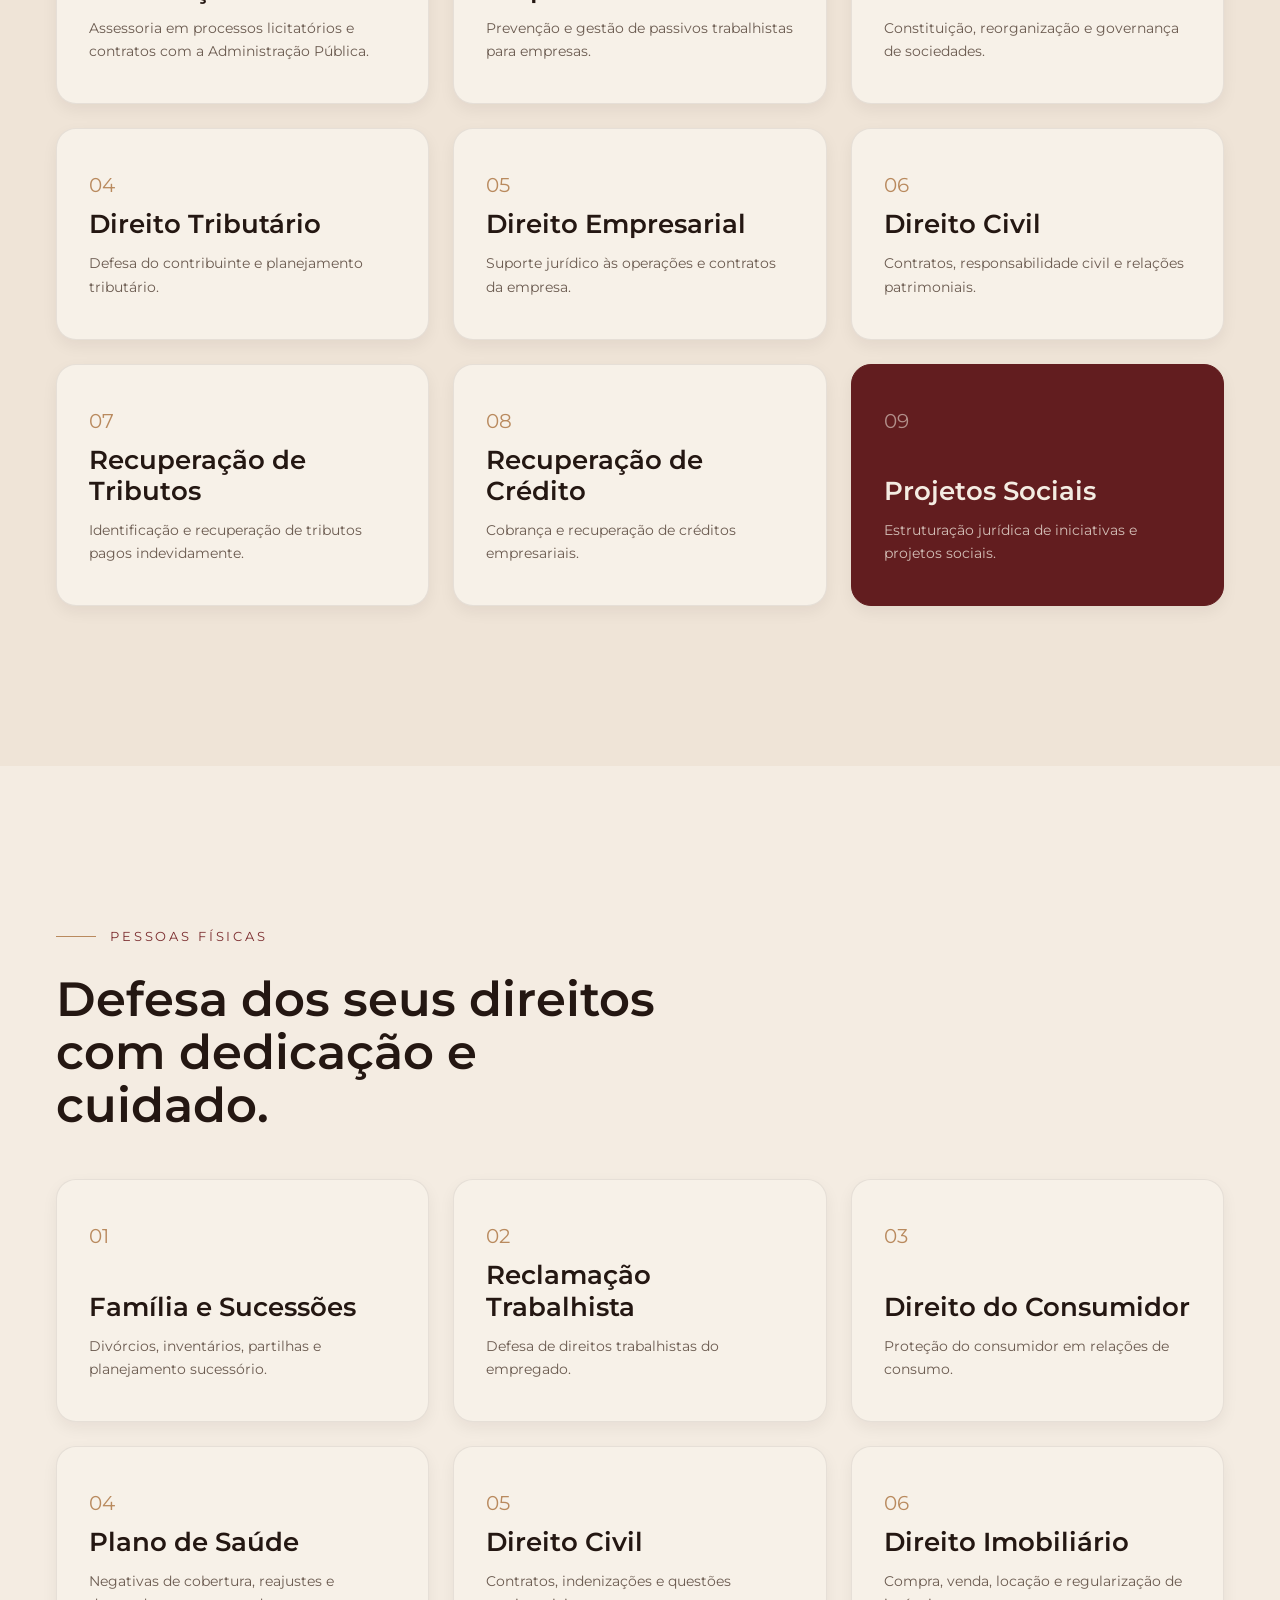
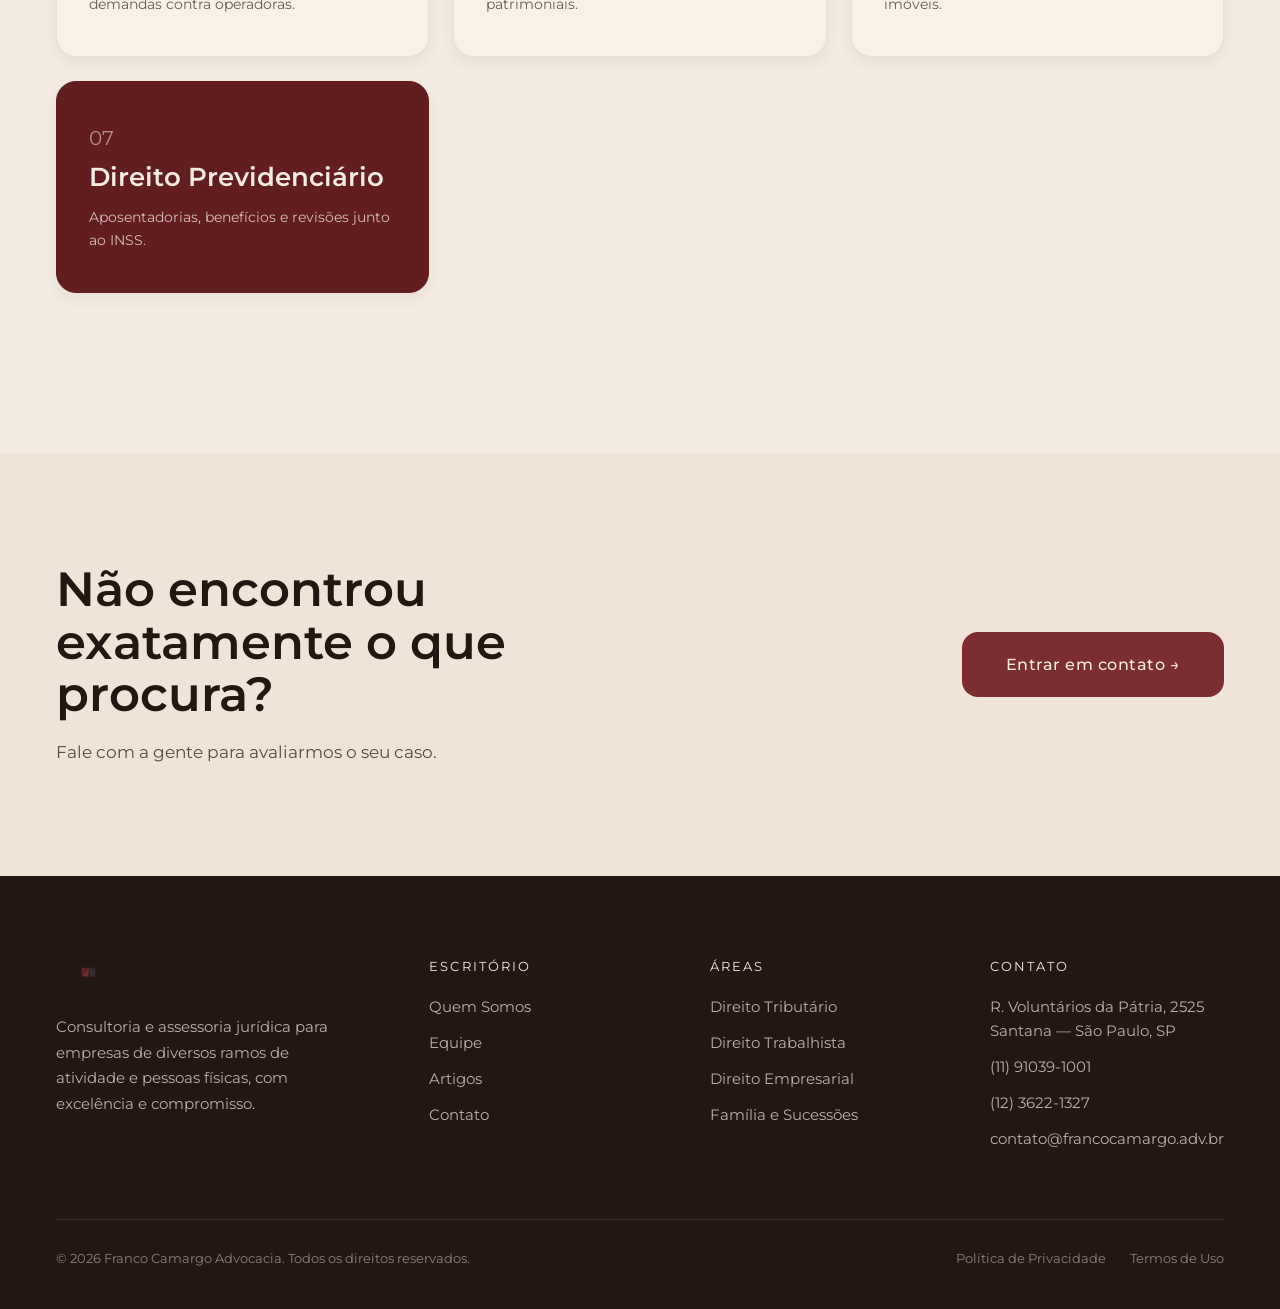
==== commit 28f08c37: "Mobile design support added to site" ====
--- a/areas-de-atuacao.html
+++ b/areas-de-atuacao.html
@@ -22,12 +22,16 @@
     <a href="index.html" class="header-logo">
       <img src="docs/logos/Logo_curvas.png" alt="Franco Camargo Advocacia">
     </a>
+    <button class="mobile-menu-toggle" onclick="this.classList.toggle('active'); this.nextElementSibling.classList.toggle('open');" aria-label="Menu">
+      <span></span><span></span><span></span>
+    </button>
     <nav class="header-nav">
       <a href="index.html">Home</a>
       <a href="quem-somos.html">Quem Somos</a>
       <a href="areas-de-atuacao.html">Áreas de Atuação</a>
       <a href="equipe.html">Equipe</a>
       <a href="artigos.html">Artigos</a>
+      <a href="contato.html">Contato</a>
     </nav>
     <a href="contato.html" class="header-cta">Contato</a>
   </header>
@@ -57,7 +61,7 @@
   <section class="content-section content-section--alt">
     <div class="container">
       <div class="section-label">Pessoas Jurídicas</div>
-      <h2 style="font-family:var(--font-display); font-weight:600; font-size:48px; line-height:1.1; margin-bottom:48px; max-width:600px;">Assessoria completa para empresas de todos os portes.</h2>
+      <h2 class="section-heading">Assessoria completa para empresas de todos os portes.</h2>
 
       <div class="areas-grid" style="grid-template-columns:repeat(3,1fr);">
         <div class="area-card">
@@ -113,7 +117,7 @@
   <section class="content-section">
     <div class="container">
       <div class="section-label">Pessoas Físicas</div>
-      <h2 style="font-family:var(--font-display); font-weight:600; font-size:48px; line-height:1.1; margin-bottom:48px; max-width:600px;">Defesa dos seus direitos com dedicação e cuidado.</h2>
+      <h2 class="section-heading">Defesa dos seus direitos com dedicação e cuidado.</h2>
 
       <div class="areas-grid" style="grid-template-columns:repeat(3,1fr);">
         <div class="area-card">
--- a/styles.css
+++ b/styles.css
@@ -735,6 +735,16 @@
   color: var(--color-dark);
 }
 
+/* ── Section Heading (standalone) ── */
+.section-heading {
+  font-family: var(--font-display);
+  font-weight: 600;
+  font-size: 48px;
+  line-height: 1.1;
+  margin-bottom: 48px;
+  max-width: 600px;
+}
+
 /* ── Content Typography ── */
 .content-text h2 {
   font-family: var(--font-display);
@@ -1065,6 +1075,302 @@
   background: #1da851;
   transform: translateY(-2px);
   color: #fff;
+}
+
+/* ========================================================
+   MOBILE HAMBURGER MENU
+   ======================================================== */
+.mobile-menu-toggle {
+  display: none;
+  background: none;
+  border: none;
+  cursor: pointer;
+  padding: 4px;
+  z-index: 20;
+}
+.mobile-menu-toggle span {
+  display: block;
+  width: 24px;
+  height: 2px;
+  background: var(--color-cream);
+  margin: 5px 0;
+  transition: all 0.3s;
+}
+.mobile-menu-toggle.active span:nth-child(1) {
+  transform: rotate(45deg) translate(5px, 5px);
+}
+.mobile-menu-toggle.active span:nth-child(2) { opacity: 0; }
+.mobile-menu-toggle.active span:nth-child(3) {
+  transform: rotate(-45deg) translate(5px, -5px);
+}
+
+/* ========================================================
+   RESPONSIVE — Tablet (≤1024px)
+   ======================================================== */
+@media (max-width: 1024px) {
+  :root {
+    --section-padding: 100px 32px;
+    --section-padding-sm: 64px 32px;
+  }
+
+  /* Top bar */
+  .top-bar { padding: 10px 32px; }
+
+  /* Header */
+  .header { padding: 20px 32px; }
+
+  /* Hero */
+  .hero-inner {
+    grid-template-columns: 1fr;
+    padding: 48px 32px 64px;
+    gap: 48px;
+  }
+  .hero h1 { font-size: 48px; }
+  .hero-media { max-width: 400px; margin: 0 auto; }
+
+  /* Stats */
+  .stats { padding: 64px 32px; }
+  .stats-inner { grid-template-columns: repeat(2, 1fr); gap: 32px; }
+  .stat:nth-child(3) { border-left: none; }
+  .stat-number { font-size: 48px; }
+
+  /* Intro */
+  .intro-inner { grid-template-columns: 1fr; gap: 48px; }
+
+  /* Areas */
+  .areas { padding: 100px 32px; }
+  .areas-grid { grid-template-columns: repeat(2, 1fr) !important; }
+  .areas-header h2 { font-size: 40px; }
+
+  /* Quote */
+  .inspiration { padding: 100px 32px; }
+  .inspiration blockquote { font-size: 36px; }
+
+  /* CTA */
+  .cta-section { padding: 80px 32px; }
+  .cta-inner {
+    grid-template-columns: 1fr;
+    gap: 32px;
+  }
+  .cta-inner h2 { font-size: 40px; }
+
+  /* Footer */
+  .footer { padding: 64px 32px 32px; }
+  .footer-grid { grid-template-columns: 1fr 1fr; gap: 40px; }
+
+  /* Inner pages */
+  .page-hero { padding: 80px 32px 60px; }
+  .page-hero h1 { font-size: 42px; }
+  .two-col,
+  .two-col--wide-left,
+  .two-col--wide-right { grid-template-columns: 1fr; gap: 48px; }
+  .values-grid { grid-template-columns: repeat(3, 1fr); gap: 20px; }
+  .content-text h2 { font-size: 40px; }
+  .section-heading { font-size: 40px; margin-bottom: 36px; }
+  .profile-featured { grid-template-columns: 1fr; gap: 40px; }
+  .profile-photo { max-width: 320px; }
+  .team-grid { grid-template-columns: repeat(2, 1fr); }
+  .articles-grid { grid-template-columns: repeat(2, 1fr); }
+  .contact-layout { grid-template-columns: 1fr; gap: 48px; }
+}
+
+/* ========================================================
+   RESPONSIVE — Mobile (≤768px)
+   ======================================================== */
+@media (max-width: 768px) {
+  :root {
+    --section-padding: 72px 20px;
+    --section-padding-sm: 48px 20px;
+  }
+
+  /* Top bar */
+  .top-bar {
+    padding: 10px 20px;
+    font-size: 11px;
+    gap: 12px;
+  }
+  .top-bar-right { gap: 16px; }
+
+  /* Header — hamburger */
+  .header {
+    padding: 16px 20px;
+    position: relative;
+  }
+  .header-logo img { height: 48px; }
+  .mobile-menu-toggle { display: block; }
+  .header-nav {
+    display: none;
+    position: absolute;
+    top: 100%;
+    left: 0;
+    right: 0;
+    background: var(--color-dark);
+    flex-direction: column;
+    padding: 20px;
+    gap: 0;
+    border-top: 1px solid rgba(244,236,226,0.12);
+    z-index: 100;
+  }
+  .header-nav.open { display: flex; }
+  .header-nav a {
+    padding: 14px 0;
+    border-bottom: 1px solid rgba(244,236,226,0.08);
+    font-size: 16px;
+  }
+  .header-cta {
+    display: none;
+  }
+
+  /* Hero */
+  .hero-inner {
+    padding: 36px 20px 56px;
+    gap: 36px;
+  }
+  .hero h1 { font-size: 36px; }
+  .hero-subtitle { font-size: 16px; }
+  .hero-location { font-size: 12px; margin-bottom: 28px; }
+  .hero-cta { padding: 14px 28px; font-size: 14px; }
+  .hero-media { max-width: 100%; }
+  .hero-media-frame { display: none; }
+  .hero-media-img { border-radius: var(--radius-lg); }
+  .hero-badge {
+    bottom: -16px;
+    left: -10px;
+    padding: 14px 18px;
+  }
+  .hero-badge-number { font-size: 28px; }
+  .hero-badge-label { font-size: 10px; }
+
+  /* Stats */
+  .stats { padding: 48px 20px; }
+  .stats-inner {
+    grid-template-columns: repeat(2, 1fr);
+    gap: 24px;
+  }
+  .stat { padding: 0 4px; }
+  .stat:not(:first-child) { border-left: none; }
+  .stat:nth-child(odd) { border-right: 1px solid rgba(36,23,18,0.1); }
+  .stat-number { font-size: 40px; }
+  .stat-number span { font-size: 28px; }
+  .stat-label { font-size: 11px; letter-spacing: 0.1em; margin-top: 8px; }
+
+  /* Intro */
+  .intro { padding: 72px 20px; }
+  .intro-inner { gap: 36px; }
+  .intro h2 { font-size: 32px; }
+  .intro p { font-size: 16px; }
+
+  /* Quote aside */
+  .quote-aside {
+    padding: 36px 28px;
+    border-radius: var(--radius);
+  }
+  .quote-aside-mark { font-size: 80px; height: 36px; }
+  .quote-aside blockquote { font-size: 22px; }
+
+  /* Areas */
+  .areas { padding: 72px 20px; }
+  .areas-header { margin-bottom: 32px; }
+  .areas-header h2 { font-size: 32px; }
+  .areas-tabs { margin-bottom: 24px; }
+  .areas-tab { padding: 8px 18px; font-size: 13px; }
+  .areas-grid { grid-template-columns: 1fr !important; gap: 16px; }
+  .area-card {
+    padding: 28px 24px;
+    min-height: auto;
+  }
+  .area-card h3 { font-size: 22px; }
+  .areas-link { display: none; }
+
+  /* Inspiration */
+  .inspiration { padding: 72px 20px; }
+  .inspiration blockquote { font-size: 26px; line-height: 1.35; }
+  .inspiration-footer { font-size: 13px; flex-wrap: wrap; justify-content: center; }
+
+  /* CTA */
+  .cta-section { padding: 64px 20px; }
+  .cta-inner h2 { font-size: 32px; }
+  .cta-inner p { font-size: 16px; }
+  .cta-button { padding: 16px 32px; font-size: 15px; width: 100%; text-align: center; }
+
+  /* Footer */
+  .footer { padding: 48px 20px 28px; }
+  .footer-grid {
+    grid-template-columns: 1fr;
+    gap: 32px;
+    padding-bottom: 32px;
+  }
+  .footer-bottom { flex-direction: column; align-items: center; text-align: center; }
+
+  /* ── Inner Pages — Mobile ── */
+
+  /* Page hero */
+  .page-hero { padding: 60px 20px 48px; }
+  .page-hero h1 { font-size: 32px; }
+  .page-hero .page-subtitle { font-size: 16px; }
+
+  /* Content sections */
+  .content-section { padding: 72px 20px; }
+  .content-text h2 { font-size: 32px; margin-bottom: 20px; }
+  .section-heading { font-size: 32px; margin-bottom: 28px; }
+  .content-text p { font-size: 16px; }
+
+  /* Values */
+  .values-grid {
+    grid-template-columns: repeat(2, 1fr);
+    gap: 16px;
+  }
+  .value-item { padding: 28px 16px; }
+  .value-item h3 { font-size: 16px; }
+
+  /* Profiles */
+  .profile-featured { grid-template-columns: 1fr; gap: 32px; }
+  .profile-photo { max-width: 100%; aspect-ratio: 1; }
+  .profile-info h2 { font-size: 30px; }
+  .profile-info h3 { font-size: 18px; margin-top: 24px; }
+  .profile-info ul li { font-size: 14px; }
+  .team-grid { grid-template-columns: 1fr; gap: 20px; }
+
+  /* Articles */
+  .articles-filters { gap: 8px; margin-bottom: 32px; }
+  .filter-btn { padding: 6px 14px; font-size: 13px; }
+  .articles-grid { grid-template-columns: 1fr; gap: 20px; }
+  .article-card-body { padding: 20px; }
+  .article-card-body h3 { font-size: 20px; }
+
+  /* Contact */
+  .contact-layout { grid-template-columns: 1fr; gap: 40px; }
+  .contact-form input,
+  .contact-form select,
+  .contact-form textarea { padding: 12px 14px; font-size: 14px; }
+  .contact-form .form-submit { width: 100%; text-align: center; }
+  .contact-info-block h3 { font-size: 20px; }
+  .contact-map { height: 180px; }
+
+  /* Design panel — hide on mobile */
+  .design-panel-toggle { display: none; }
+  .design-panel { display: none; }
+}
+
+/* ========================================================
+   RESPONSIVE — Small Mobile (≤480px)
+   ======================================================== */
+@media (max-width: 480px) {
+  .top-bar { flex-direction: column; gap: 6px; text-align: center; }
+  .top-bar-right { justify-content: center; }
+  .hero h1 { font-size: 30px; }
+  .hero-media-img { aspect-ratio: 1; }
+  .stats-inner { gap: 20px; }
+  .stat-number { font-size: 34px; }
+  .stat-number span { font-size: 24px; }
+  .values-grid { grid-template-columns: 1fr; }
+  .quote-aside blockquote { font-size: 20px; }
+  .inspiration blockquote { font-size: 22px; }
+  .cta-inner h2 { font-size: 28px; }
+  .page-hero h1 { font-size: 28px; }
+  .content-text h2 { font-size: 28px; }
+  .section-heading { font-size: 28px; }
+  .profile-info h2 { font-size: 26px; }
 }
 
 /* ========================================================
